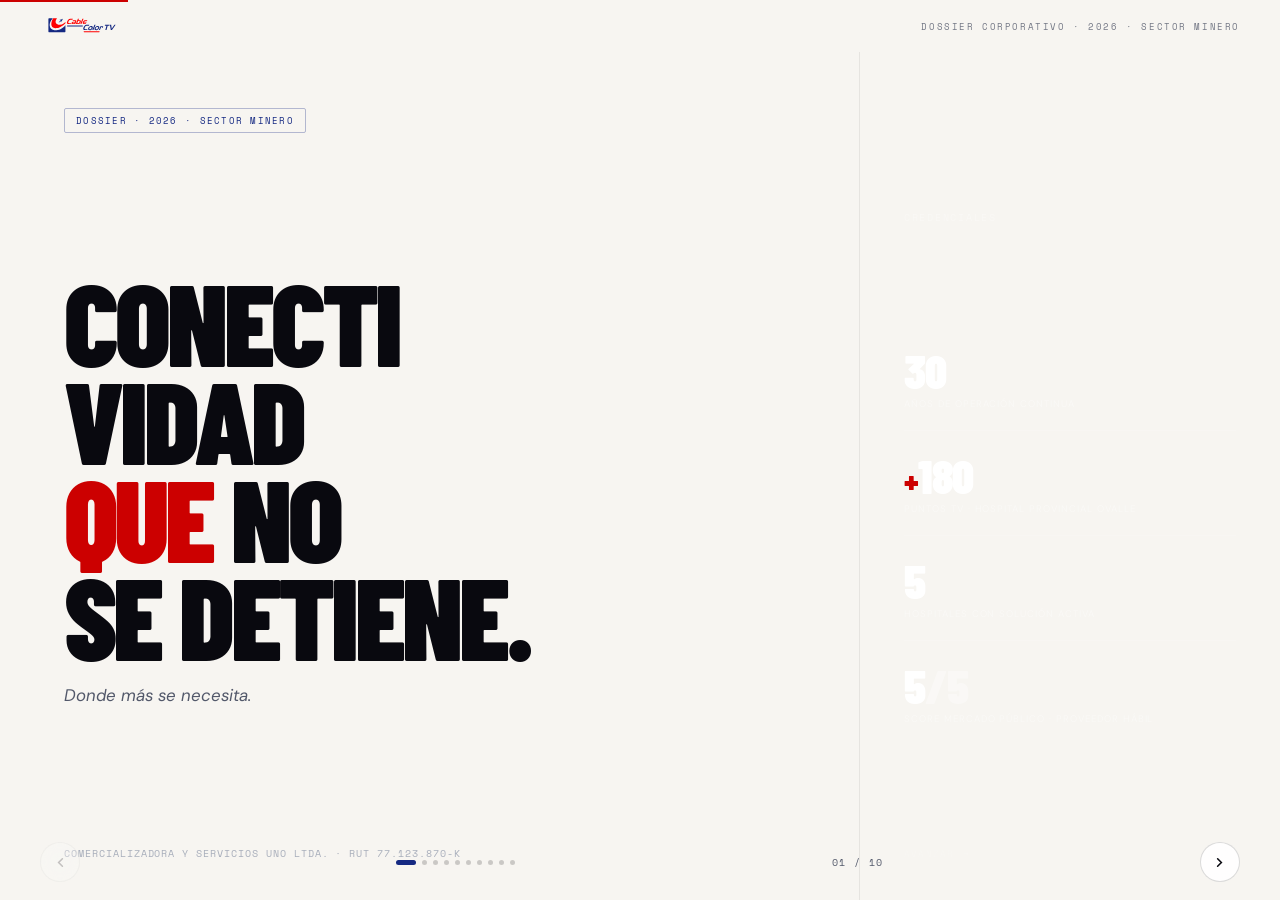
==== animada/index.html @ 4dd71e63 "Publicar dossier corporativo Cable Color · FibraCorp. Sitio estático listo para deploy en Vercel con" ====
<!DOCTYPE html>
<html lang="es">
<head>
<meta charset="UTF-8">
<meta name="viewport" content="width=device-width, initial-scale=1.0">
<title>CableColor · FibraCorp · Dossier Corporativo 2026</title>
<script src="https://cdnjs.cloudflare.com/ajax/libs/gsap/3.12.5/gsap.min.js"></script>
<link rel="preconnect" href="https://fonts.googleapis.com">
<link rel="preconnect" href="https://fonts.gstatic.com" crossorigin>
<link href="https://fonts.googleapis.com/css2?family=Barlow+Condensed:ital,wght@0,300;0,600;0,700;0,800;0,900;1,700;1,900&family=DM+Sans:ital,opsz,wght@0,9..40,300;0,9..40,400;0,9..40,500;0,9..40,700;1,9..40,400&family=Space+Mono:wght@400;700&display=swap" rel="stylesheet">

<style>
/* ══════════════════════════════════════════
   DESIGN TOKENS — Audit tipográfico v2
══════════════════════════════════════════ */
:root {
  /* Palette */
  --cream:    #F7F5F1;
  --white:    #FFFFFF;
  --stone:    #EDE9E1;
  --border:   rgba(0,0,0,0.07);
  --border-m: rgba(0,0,0,0.12);
  --ink:      #09090F;         /* primary text — stronger than before */
  --ink-2:    #2E3040;         /* secondary text */
  --muted:    #52586A;         /* tertiary — darker for readability */
  --faint:    #A8AEBB;
  --navy:     #152982;
  --navy-2:   #1A3399;
  --navy-bg:  rgba(21,41,130,.06);
  --red:      #CC0000;
  --red-2:    #A80000;

  /* Typography — Audit */
  --f-head:   'Barlow Condensed', sans-serif;
  --f-body:   'DM Sans', sans-serif;          /* upgraded from Manrope */
  --f-mono:   'Space Mono', monospace;

  /* Type scale (modular, ratio 1.333) */
  --t-xs:     0.6rem;
  --t-sm:     0.78rem;
  --t-base:   0.9rem;
  --t-md:     1.05rem;
  --t-lg:     1.25rem;

  /* Easing */
  --ease-snap: cubic-bezier(0.16, 1, 0.3, 1);
  --ease-expo: cubic-bezier(0.87, 0, 0.13, 1);
  --ease-out:  cubic-bezier(0.25, 0.46, 0.45, 0.94);
}

/* ══════════════════════════════════════════
   RESET
══════════════════════════════════════════ */
*, *::before, *::after {
  box-sizing: border-box; margin: 0; padding: 0;
}
html, body { width: 100%; height: 100%; overflow: hidden; }
body {
  font-family: var(--f-body);
  font-feature-settings: 'kern' 1, 'liga' 1;
  text-rendering: optimizeLegibility;
  background: var(--cream);
  color: var(--ink);
  -webkit-font-smoothing: antialiased;
  -moz-osx-font-smoothing: grayscale;
  user-select: none;
}
a { color: inherit; text-decoration: none; }
ul { list-style: none; }
input, select, textarea, button { font-family: var(--f-body); -webkit-font-smoothing: antialiased; }

/* ══════════════════════════════════════════
   GLOBAL LOGO BAR — visible on every slide
══════════════════════════════════════════ */
#logo-bar {
  position: fixed;
  top: 0; left: 0; right: 0;
  z-index: 500;
  height: 52px;
  display: flex;
  align-items: center;
  justify-content: space-between;
  padding: 0 40px;
  pointer-events: none;
  transition: opacity 0.3s;
}
.logo-img {
  height: 30px;
  width: auto;
  display: block;
  pointer-events: all;
}
.logo-img.white { display: none; }

.logo-meta {
  font-family: var(--f-mono);
  font-size: 0.55rem;
  letter-spacing: 0.18em;
  text-transform: uppercase;
  color: var(--muted);
  opacity: 0.8;
}

/* Dark slide: invert logo */
body.dark-nav .logo-img.color { display: none; }
body.dark-nav .logo-img.white { display: block; }
body.dark-nav .logo-meta { color: rgba(255,255,255,0.3); }

/* ══════════════════════════════════════════
   PROGRESS BAR
══════════════════════════════════════════ */
#progress {
  position: fixed;
  top: 0; left: 0;
  height: 2px;
  background: var(--red);
  z-index: 900;
  width: 10%;
  transition: width 0.5s var(--ease-snap);
}

/* ══════════════════════════════════════════
   SLIDE DECK
══════════════════════════════════════════ */
#deck {
  position: relative;
  width: 100%; height: 100%;
  overflow: hidden;
}
.slide {
  position: absolute;
  inset: 0;
  visibility: hidden;
  will-change: transform;
  overflow: hidden;
  padding-top: 52px; /* logo bar height */
}
.slide.is-active { visibility: visible; z-index: 10; }

/* Image panel utility */
.photo-panel {
  background-size: cover;
  background-position: center;
  position: relative;
}
.photo-overlay {
  position: absolute;
  inset: 0;
  pointer-events: none;
}

/* ══════════════════════════════════════════
   NAV — bottom bar
══════════════════════════════════════════ */
#ui-nav {
  position: fixed;
  bottom: 0; left: 0; right: 0;
  z-index: 800;
  display: flex;
  align-items: center;
  justify-content: space-between;
  padding: 18px 40px;
  pointer-events: none;
}
.nbtn {
  pointer-events: all;
  width: 40px; height: 40px;
  border-radius: 50%;
  border: 1.5px solid rgba(0,0,0,0.14);
  background: rgba(255,255,255,0.9);
  backdrop-filter: blur(10px);
  display: flex; align-items: center; justify-content: center;
  cursor: pointer; outline: none;
  color: var(--ink);
  transition: background .2s, border-color .2s, color .2s, transform .15s var(--ease-snap);
}
.nbtn:hover:not(:disabled) {
  background: var(--navy); border-color: var(--navy); color: #fff;
  transform: scale(1.08);
}
.nbtn:disabled { opacity: .22; pointer-events: none; }
.nbtn svg { width: 15px; height: 15px; stroke: currentColor; stroke-width: 2.5; fill: none; stroke-linecap: round; }

#dots-w { display: flex; gap: 6px; align-items: center; pointer-events: all; }
.dot {
  width: 5px; height: 5px; border-radius: 50%;
  background: rgba(0,0,0,0.18); cursor: pointer;
  transition: all .35s var(--ease-snap);
}
.dot.on { width: 20px; border-radius: 3px; background: var(--navy); }

#slide-ct {
  font-family: var(--f-mono);
  font-size: 0.6rem; letter-spacing: .15em;
  color: var(--muted); pointer-events: none;
}

/* Dark-nav overrides */
body.dark-nav .nbtn {
  background: rgba(255,255,255,.08); border-color: rgba(255,255,255,.18); color: #fff;
}
body.dark-nav .nbtn:hover:not(:disabled) {
  background: rgba(255,255,255,.2); border-color: rgba(255,255,255,.4);
}
body.dark-nav .dot { background: rgba(255,255,255,.25); }
body.dark-nav .dot.on { background: #fff; }
body.dark-nav #slide-ct { color: rgba(255,255,255,.3); }

/* ══════════════════════════════════════════
   SHARED COMPONENTS
══════════════════════════════════════════ */
.eye {
  font-family: var(--f-mono);
  font-size: var(--t-xs); letter-spacing: .2em;
  text-transform: uppercase;
  color: var(--red);
  display: flex; align-items: center; gap: .7rem;
  margin-bottom: 1.25rem;
}
.eye::before {
  content: ''; width: 18px; height: 1px;
  background: currentColor; flex-shrink: 0;
}
.eye.lt { color: rgba(255,255,255,.35); }
.eye.lt::before { background: rgba(255,255,255,.25); }

.pill {
  display: inline-flex; align-items: center; gap: .35rem;
  font-family: var(--f-mono); font-size: 0.58rem;
  letter-spacing: .14em; text-transform: uppercase;
  padding: .32rem .7rem; border-radius: 2px;
  border: 1px solid currentColor;
}

/* Typography — audit-driven */
.h-giant {
  font-family: var(--f-head); font-weight: 900;
  font-size: clamp(5rem, 9vw, 10.5rem);
  line-height: .85; letter-spacing: -.035em;
  text-transform: uppercase;
}
.h-xl {
  font-family: var(--f-head); font-weight: 900;
  font-size: clamp(3.2rem, 5.5vw, 6.5rem);
  line-height: .88; letter-spacing: -.03em;
  text-transform: uppercase;
}
.h-lg {
  font-family: var(--f-head); font-weight: 900;
  font-size: clamp(2.5rem, 4vw, 5rem);
  line-height: .9; letter-spacing: -.025em;
  text-transform: uppercase;
}
.h-md {
  font-family: var(--f-head); font-weight: 700;
  font-size: clamp(1.2rem, 2vw, 1.6rem);
  line-height: 1; letter-spacing: -.01em;
  text-transform: uppercase;
}
.accent { color: var(--red); }
.navy-c { color: var(--navy); }

.body-lg { font-size: var(--t-md); line-height: 1.8; color: var(--muted); }
.body-md { font-size: var(--t-base); line-height: 1.75; color: var(--muted); }
.body-sm { font-size: var(--t-sm); line-height: 1.7; color: var(--muted); }
.body-lg strong, .body-md strong, .body-sm strong { color: var(--ink); font-weight: 600; }

[data-a] { opacity: 0; transform: translateY(20px); }


/* ══════════════════════════════════════════
   SLIDE 01 — PORTADA
══════════════════════════════════════════ */
#s01 {
  display: grid;
  grid-template-columns: 1fr 420px;
  background: var(--cream);
}
.s01-l {
  padding: 56px 64px 40px;
  display: flex; flex-direction: column;
  justify-content: space-between;
  border-right: 1px solid var(--border);
}
.s01-tagline { font-size: var(--t-md); color: var(--muted); font-style: italic; margin-top: 1.25rem; }
.s01-bottom { display: flex; align-items: center; gap: 1.5rem; flex-wrap: wrap; }
.s01-co { font-family: var(--f-mono); font-size: var(--t-xs); letter-spacing: .1em; color: var(--faint); text-transform: uppercase; }

/* Right = photo panel with credentials */
.s01-r {
  background-image: url('https://images.unsplash.com/photo-1506905925346-21bda4d32df4?w=900&q=82&auto=format&fit=crop');
  background-size: cover;
  background-position: center;
  position: relative;
  display: flex; flex-direction: column; justify-content: space-between;
  padding: 56px 44px 40px;
}
.s01-r-overlay {
  position: absolute; inset: 0;
  background: linear-gradient(175deg, rgba(21,41,130,.88) 0%, rgba(8,9,15,.75) 100%);
}
.s01-r > * { position: relative; z-index: 1; }
.s01-r-eye { font-family: var(--f-mono); font-size: var(--t-xs); letter-spacing: .18em; text-transform: uppercase; color: rgba(255,255,255,.32); }
.creds { display: flex; flex-direction: column; gap: 0; }
.cred { padding: 1.25rem 0; border-bottom: 1px solid rgba(255,255,255,.1); }
.cred:last-child { border-bottom: none; }
.cred-v {
  font-family: var(--f-head); font-weight: 900;
  font-size: 3rem; color: #fff; line-height: 1;
  letter-spacing: -.025em;
}
.cred-v .plus { color: var(--red); font-size: 2.1rem; }
.cred-v .sl { color: rgba(255,255,255,.35); }
.cred-l { font-size: var(--t-xs); color: rgba(255,255,255,.38); text-transform: uppercase; letter-spacing: .1em; margin-top: .2rem; }

.s01-r-hint { font-family: var(--f-mono); font-size: 0.55rem; color: rgba(255,255,255,.18); letter-spacing: .14em; text-transform: uppercase; display: flex; align-items: center; gap: .5rem; }
.s01-r-hint::after { content: '→'; animation: blink-right 2s ease-in-out infinite; }
@keyframes blink-right { 0%,100%{opacity:.2;transform:translateX(0)} 50%{opacity:.6;transform:translateX(4px)} }


/* ══════════════════════════════════════════
   SLIDE 02 — QUIÉNES SOMOS
══════════════════════════════════════════ */
#s02 {
  background: var(--white);
  display: flex; flex-direction: column;
  padding: 48px 64px 48px;
}
.s02-grid {
  display: grid; grid-template-columns: 1fr 1fr;
  gap: 5rem; flex: 1; align-items: center;
}
.s02-img {
  border-radius: 3px; overflow: hidden; height: 280px;
  background-image: url('https://images.unsplash.com/photo-1558494949-ef010cbdcc31?w=800&q=80&auto=format&fit=crop');
  background-size: cover; background-position: center;
  position: relative;
}
.s02-img-overlay {
  position: absolute; inset: 0;
  background: linear-gradient(135deg, rgba(21,41,130,.5), rgba(8,9,15,.3));
}
.s02-img-tag {
  position: absolute; bottom: 1.25rem; left: 1.25rem;
  font-family: var(--f-mono); font-size: 0.56rem;
  letter-spacing: .14em; text-transform: uppercase;
  color: rgba(255,255,255,.7); z-index: 1;
}
.s02-stats {
  display: grid; grid-template-columns: repeat(4,1fr);
  border-top: 1.5px solid var(--border-m);
  margin-top: 2rem;
}
.s02-stat { padding: 1.25rem 1.25rem .5rem 0; border-right: 1px solid var(--border); }
.s02-stat:last-child { border-right: none; padding-right: 0; padding-left: 1.25rem; }
.stat-n { font-family: var(--f-head); font-weight: 900; font-size: 2.8rem; color: var(--navy); line-height: 1; letter-spacing: -.025em; }
.stat-n .a { color: var(--red); }
.stat-l { font-size: var(--t-xs); text-transform: uppercase; letter-spacing: .1em; color: var(--muted); margin-top: .2rem; line-height: 1.4; }


/* ══════════════════════════════════════════
   SLIDE 03 — HISTORIA
══════════════════════════════════════════ */
#s03 {
  display: grid; grid-template-columns: 270px 1fr;
  background: var(--cream);
}
.s03-side {
  background-image: url('https://images.unsplash.com/photo-1548957174-3f17a7f76148?w=700&q=80&auto=format&fit=crop');
  background-size: cover; background-position: center;
  position: relative;
  display: flex; flex-direction: column; justify-content: space-between;
  padding: 52px 40px;
}
.s03-side-overlay {
  position: absolute; inset: 0;
  background: linear-gradient(180deg, rgba(21,41,130,.92) 0%, rgba(21,41,130,.82) 100%);
}
.s03-side > * { position: relative; z-index: 1; }
.s03-title { font-family: var(--f-head); font-weight: 900; font-size: 2.6rem; color: #fff; text-transform: uppercase; line-height: .95; letter-spacing: -.02em; margin-top: 1rem; }
.s03-sub { font-size: var(--t-sm); color: rgba(255,255,255,.32); line-height: 1.7; font-weight: 300; margin-top: .75rem; }
.s03-ghost { font-family: var(--f-head); font-weight: 900; font-size: 5.5rem; color: rgba(255,255,255,.06); line-height: 1; letter-spacing: -.04em; }

.s03-main { padding: 52px 64px; display: flex; flex-direction: column; justify-content: center; }
.tl-item { display: grid; grid-template-columns: 72px 1fr; gap: 1.75rem; padding: 1.25rem 0; border-bottom: 1px solid var(--border); }
.tl-item:first-child { border-top: 1px solid var(--border); }
.tl-y { font-family: var(--f-mono); font-size: 0.62rem; font-weight: 700; color: var(--navy); letter-spacing: .04em; padding-top: .2rem; }
.tl-y.red { color: var(--red); }
.tl-ev { font-family: var(--f-head); font-weight: 700; font-size: 1rem; text-transform: uppercase; letter-spacing: .03em; color: var(--ink); margin-bottom: .2rem; }
.tl-ev.red { color: var(--navy); }
.tl-ds { font-size: var(--t-sm); color: var(--muted); line-height: 1.65; }


/* ══════════════════════════════════════════
   SLIDE 04 — EL PROBLEMA (dark, foto)
══════════════════════════════════════════ */
#s04 {
  background-image: url('https://images.unsplash.com/photo-1587293852726-70cdb56c2866?w=1920&q=80&auto=format&fit=crop');
  background-size: cover; background-position: center;
  display: flex; flex-direction: column;
}
.s04-bg {
  position: absolute; inset: 0;
  background: linear-gradient(180deg, rgba(8,9,15,.82) 0%, rgba(8,9,15,.9) 100%);
}
.s04-body { position: relative; z-index: 1; display: flex; flex-direction: column; flex: 1; min-height: 0; }
.s04-top { padding: 44px 64px 28px; }
.s04-hl { color: #fff; max-width: 820px; }
.s04-hl .accent { color: var(--red); }
.p-row { display: grid; grid-template-columns: repeat(4,1fr); flex: 1; min-height: 0; align-content: stretch; }
.p-card {
  padding: 1.75rem 2rem 2rem;
  border-right: 1px solid rgba(255,255,255,.06);
  border-top: 1px solid rgba(255,255,255,.06);
  display: flex; flex-direction: column; gap: .65rem;
  transition: background .25s;
}
.p-card:last-child { border-right: none; }
.p-card:hover { background: rgba(21,41,130,.2); }
.p-n { font-family: var(--f-mono); font-size: 0.56rem; letter-spacing: .15em; text-transform: uppercase; color: var(--red); opacity: .75; }
.p-title { font-family: var(--f-head); font-weight: 800; font-size: 1.45rem; text-transform: uppercase; color: #fff; line-height: 1.05; }
.p-desc { font-size: var(--t-sm); color: rgba(255,255,255,.38); line-height: 1.75; flex: 1; }
.p-imp { font-family: var(--f-mono); font-size: 0.56rem; letter-spacing: .12em; text-transform: uppercase; color: rgba(204,0,0,.55); display: flex; align-items: center; gap: .35rem; margin-top: auto; }
.p-imp::before { content: '→'; }


/* ══════════════════════════════════════════
   SLIDE 05 — SOLUCIÓN
══════════════════════════════════════════ */
#s05 { background: var(--white); display: grid; grid-template-columns: 1fr 1px 1fr; }
.s05-col { padding: 44px 56px; display: flex; flex-direction: column; }
.s05-sep { background: var(--border); margin: 40px 0; }
.prod-photo {
  height: 160px; border-radius: 4px; overflow: hidden;
  margin-bottom: 1.5rem; position: relative;
  background-size: cover; background-position: center;
}
.prod-photo-overlay { position: absolute; inset: 0; }
.prod-photo-tag {
  position: absolute; bottom: .75rem; left: .75rem;
  font-family: var(--f-mono); font-size: 0.5rem;
  letter-spacing: .14em; text-transform: uppercase;
  color: rgba(255,255,255,.7); z-index: 1;
}
.p-tv { background-image: url('https://images.unsplash.com/photo-1566073771259-6a8506099945?w=800&q=80&auto=format&fit=crop'); }
.p-tv .prod-photo-overlay { background: linear-gradient(135deg, rgba(21,41,130,.6), rgba(8,9,15,.3)); }
.p-fb { background-image: url('https://images.unsplash.com/photo-1558618666-fcd25c85cd64?w=800&q=80&auto=format&fit=crop'); }
.p-fb .prod-photo-overlay { background: linear-gradient(135deg, rgba(204,0,0,.5), rgba(8,9,15,.3)); }

.prod-name { font-family: var(--f-head); font-weight: 900; font-size: 2.2rem; text-transform: uppercase; letter-spacing: -.02em; line-height: 1; margin-bottom: .4rem; }
.prod-name.tv { color: var(--navy); }
.prod-name.fb { color: var(--red); }
.prod-tl { font-size: var(--t-sm); color: var(--muted); font-style: italic; margin-bottom: 1.5rem; padding-bottom: 1.5rem; border-bottom: 1px solid var(--border); }
.feat { display: flex; align-items: flex-start; gap: .7rem; padding: .6rem 0; border-bottom: 1px solid var(--border); font-size: var(--t-sm); color: var(--muted); line-height: 1.5; }
.feat:last-of-type { border-bottom: none; }
.fa { font-family: var(--f-mono); font-size: .7rem; color: var(--navy); flex-shrink: 0; margin-top: .05rem; }
.fa.red { color: var(--red); }
.prod-proof { margin-top: auto; padding-top: 1.25rem; border-top: 1px solid var(--border); font-family: var(--f-mono); font-size: 0.56rem; letter-spacing: .14em; text-transform: uppercase; color: var(--navy); display: flex; align-items: center; gap: .5rem; }
.prod-proof::before { content: ''; width: 12px; height: 1px; background: currentColor; flex-shrink: 0; }
.prod-proof.red { color: var(--red); }
.prod-proof.red::before { background: var(--red); }


/* ══════════════════════════════════════════
   SLIDE 06 — CASOS DE ÉXITO
══════════════════════════════════════════ */
#s06 {
  display: flex; flex-direction: column;
  background: var(--stone);
}
.s06-head {
  padding: 36px 56px 28px;
  background-image: url('https://images.unsplash.com/photo-1519494026892-80bbd2d6fd0d?w=1920&q=80&auto=format&fit=crop');
  background-size: cover; background-position: center 30%;
  position: relative;
}
.s06-head-ov { position: absolute; inset: 0; background: rgba(247,245,241,.92); }
.s06-head > * { position: relative; z-index: 1; }
.s06-hl { max-width: 740px; }
.s06-hl .accent { color: var(--red); }

.cases { display: grid; grid-template-columns: repeat(5,1fr); gap: .875rem; flex: 1; padding: 0 56px 36px; }
.case {
  background: var(--white); border: 1px solid var(--border);
  border-radius: 3px; padding: 1.35rem 1.2rem;
  display: flex; flex-direction: column; gap: .4rem;
  transition: box-shadow .2s, transform .2s var(--ease-snap);
}
.case:hover { box-shadow: 0 8px 28px rgba(0,0,0,.07); transform: translateY(-2px); }
.case.anc { background: var(--navy); border-color: var(--navy); }
.case-tp { font-family: var(--f-mono); font-size: 0.52rem; letter-spacing: .14em; text-transform: uppercase; color: var(--muted); margin-bottom: .65rem; }
.case.anc .case-tp { color: rgba(255,255,255,.32); }
.case-nm { font-family: var(--f-head); font-weight: 800; font-size: 1rem; text-transform: uppercase; letter-spacing: .02em; line-height: 1.15; color: var(--ink); }
.case.anc .case-nm { color: #fff; }
.case-dt { font-size: var(--t-sm); color: var(--muted); line-height: 1.65; flex: 1; }
.case.anc .case-dt { color: rgba(255,255,255,.42); }
.case-tag { display: inline-flex; align-items: center; gap: .3rem; font-family: var(--f-mono); font-size: 0.5rem; letter-spacing: .1em; text-transform: uppercase; padding: .28rem .55rem; border-radius: 2px; background: var(--navy-bg); color: var(--navy); margin-top: .75rem; width: fit-content; }
.case.anc .case-tag { background: rgba(255,255,255,.1); color: rgba(255,255,255,.55); }
.case-tag.mil { background: rgba(204,0,0,.07); color: var(--red); }


/* ══════════════════════════════════════════
   SLIDE 07 — DIFERENCIADORES
══════════════════════════════════════════ */
#s07 { display: grid; grid-template-columns: 1fr 1fr; background: var(--white); }
.s07-l {
  background-image: url('https://images.unsplash.com/photo-1581092921461-eab62e97a780?w=1000&q=80&auto=format&fit=crop');
  background-size: cover; background-position: center;
  position: relative; padding: 52px 56px;
  display: flex; flex-direction: column; justify-content: space-between;
}
.s07-l-ov { position: absolute; inset: 0; background: linear-gradient(155deg, rgba(247,245,241,.96) 0%, rgba(247,245,241,.88) 60%, rgba(21,41,130,.12) 100%); }
.s07-l > * { position: relative; z-index: 1; }
.s07-hl { }
.s07-hl .accent { color: var(--red); }
.s07-quote { font-size: var(--t-sm); color: var(--muted); line-height: 1.85; font-style: italic; border-left: 2px solid var(--red); padding-left: 1.1rem; max-width: 360px; }

.s07-r { padding: 52px 52px; display: flex; flex-direction: column; justify-content: center; border-left: 1px solid var(--border); }
.diff-list { display: flex; flex-direction: column; }
.di { display: grid; grid-template-columns: 40px 1fr; gap: 1.25rem; padding: .95rem 0; border-bottom: 1px solid var(--border); align-items: start; }
.di:first-child { border-top: 1px solid var(--border); }
.di-n { font-family: var(--f-mono); font-size: 0.58rem; color: var(--faint); letter-spacing: .1em; padding-top: .2rem; }
.di-title { font-family: var(--f-head); font-weight: 700; font-size: .95rem; text-transform: uppercase; letter-spacing: .03em; color: var(--ink); margin-bottom: .15rem; }
.di-sub { font-size: 0.74rem; color: var(--muted); line-height: 1.6; }


/* ══════════════════════════════════════════
   SLIDE 08 — MÉTRICAS (foto + navy)
══════════════════════════════════════════ */
#s08 {
  background-image: url('https://images.unsplash.com/photo-1544197150-b99a580bb7a8?w=1920&q=80&auto=format&fit=crop');
  background-size: cover; background-position: center;
  display: flex; flex-direction: column;
}
.s08-bg { position: absolute; inset: 0; background: rgba(21,41,130,.88); }
.s08-body { position: relative; z-index: 1; display: flex; flex-direction: column; justify-content: space-between; flex: 1; min-height: 0; padding: 44px 64px 36px; }
.s08-head { display: flex; align-items: flex-start; justify-content: space-between; gap: 2rem; }
.s08-hl { color: #fff; }
.s08-hl .accent { color: var(--red); }
.s08-sub { font-size: var(--t-sm); color: rgba(255,255,255,.28); line-height: 1.7; max-width: 260px; text-align: right; margin-top: .5rem; }
.m-grid { display: grid; grid-template-columns: repeat(4,1fr); gap: 1px; background: rgba(255,255,255,.08); }
.m-cell { background: rgba(21,41,130,.3); padding: 1.75rem 1.75rem; transition: background .2s; }
.m-cell:hover { background: rgba(255,255,255,.07); }
.m-v { font-family: var(--f-head); font-weight: 900; font-size: 3rem; color: #fff; line-height: 1; letter-spacing: -.025em; margin-bottom: .4rem; }
.m-v .a { color: var(--red); }
.m-v .plus { color: rgba(204,0,0,.8); }
.m-l { font-size: 0.64rem; color: rgba(255,255,255,.3); text-transform: uppercase; letter-spacing: .1em; line-height: 1.45; }


/* ══════════════════════════════════════════
   SLIDE 09 — COBERTURA
══════════════════════════════════════════ */
#s09 { display: grid; grid-template-columns: 1fr 310px; background: var(--cream); }
.s09-l { padding: 52px 64px; display: flex; flex-direction: column; justify-content: space-between; }
.s09-hl { }
.s09-hl .accent { color: var(--red); font-style: italic; }
.cov-cols { display: grid; grid-template-columns: 1fr 1fr; gap: 2.5rem; }
.cov-rh { font-family: var(--f-mono); font-size: 0.58rem; letter-spacing: .2em; text-transform: uppercase; padding-bottom: .6rem; border-bottom: 1.5px solid currentColor; margin-bottom: .75rem; }
.cov-rh.navy { color: var(--navy); }
.cov-rh.red { color: var(--red); }
.cov-city { display: flex; align-items: center; gap: .55rem; padding: .38rem 0; font-size: var(--t-sm); color: var(--ink); border-bottom: 1px solid rgba(0,0,0,.04); }
.cov-city::before { content: ''; width: 5px; height: 5px; border-radius: 50%; background: var(--navy); flex-shrink: 0; }
.cov-city.red::before { background: var(--red); }
.cov-city:last-child { border-bottom: none; }

.s09-r {
  background-image: url('https://images.unsplash.com/photo-1580968565132-6ac0c0c26c90?w=700&q=80&auto=format&fit=crop');
  background-size: cover; background-position: center;
  border-left: 1px solid var(--border);
  position: relative;
  display: flex; align-items: center; justify-content: center;
  padding: 40px 28px;
}
.s09-r-ov { position: absolute; inset: 0; background: rgba(247,245,241,.72); }
.s09-r > * { position: relative; z-index: 1; }
.chile-svg { width: 100%; max-height: 78vh; }


/* ══════════════════════════════════════════
   SLIDE 10 — CONTACTO
══════════════════════════════════════════ */
#s10 { display: grid; grid-template-columns: 1fr 460px; background: var(--white); }
.s10-l {
  background-image: url('https://images.unsplash.com/photo-1506905925346-21bda4d32df4?w=1000&q=80&auto=format&fit=crop');
  background-size: cover; background-position: center;
  position: relative;
  padding: 52px 64px;
  display: flex; flex-direction: column; justify-content: space-between;
}
.s10-l-ov { position: absolute; inset: 0; background: linear-gradient(160deg, rgba(21,41,130,.92), rgba(8,9,15,.88)); }
.s10-l-deco { position: absolute; bottom: -80px; left: -80px; width: 280px; height: 280px; background: rgba(204,0,0,.1); border-radius: 50%; pointer-events: none; }
.s10-l > * { position: relative; z-index: 1; }
.s10-hl { color: #fff; }
.s10-hl .accent { color: var(--red); }
.cc-cards { display: flex; flex-direction: column; gap: 1rem; }
.cc { border: 1px solid rgba(255,255,255,.1); background: rgba(255,255,255,.04); border-radius: 2px; padding: 1.2rem 1.35rem; }
.cc-role { font-family: var(--f-mono); font-size: 0.54rem; letter-spacing: .16em; text-transform: uppercase; color: rgba(255,255,255,.28); margin-bottom: .55rem; }
.cc-name { font-family: var(--f-head); font-weight: 700; font-size: 1.2rem; text-transform: uppercase; letter-spacing: .02em; color: #fff; margin-bottom: .4rem; }
.cc-info { font-size: var(--t-sm); color: rgba(255,255,255,.42); line-height: 1.8; }
.cc-info a { color: rgba(255,255,255,.62); transition: color .15s; }
.cc-info a:hover { color: #fff; }

.s10-r { padding: 52px 52px; display: flex; flex-direction: column; justify-content: center; border-left: 1px solid var(--border); }
.form-ttl { font-family: var(--f-head); font-weight: 900; font-size: 2rem; text-transform: uppercase; letter-spacing: -.01em; color: var(--ink); margin-bottom: 1.75rem; }
.fg { margin-bottom: 1rem; }
.fl { display: block; font-family: var(--f-mono); font-size: 0.54rem; letter-spacing: .16em; text-transform: uppercase; color: var(--muted); margin-bottom: .4rem; }
.fi, .fsel, .fta {
  width: 100%; padding: .65rem .85rem;
  background: var(--cream); border: 1px solid var(--border-m);
  border-radius: 2px; font-size: var(--t-sm); color: var(--ink);
  outline: none; transition: border-color .2s; -webkit-appearance: none;
}
.fi:focus, .fsel:focus, .fta:focus { border-color: var(--navy); }
.fta { resize: none; height: 72px; }
.f2col { display: grid; grid-template-columns: 1fr 1fr; gap: .875rem; }
.fsub {
  width: 100%; padding: .85rem; background: var(--red); color: #fff;
  border: none; border-radius: 2px; font-size: var(--t-sm); font-weight: 700;
  cursor: pointer; letter-spacing: .04em;
  transition: background .2s, transform .1s var(--ease-snap);
  margin-top: .5rem;
}
.fsub:hover { background: var(--red-2); }

</style>
</head>
<body>

<!-- ══ LOGO BAR (all slides) ══ -->
<header id="logo-bar">
  <div>
    <img src="../logos/cablecolor-tv-color.svg" class="logo-img color" alt="CableColor TV">
    <img src="../logos/cablecolor-tv-white.svg" class="logo-img white" alt="CableColor TV">
  </div>
  <span class="logo-meta">Dossier Corporativo · 2026 · Sector Minero</span>
</header>

<!-- ══ PROGRESS ══ -->
<div id="progress"></div>

<!-- ══════════════════════════════════════
   DECK
══════════════════════════════════════ -->
<div id="deck">

<!-- ╔══════════════════╗
     ║  01 — PORTADA   ║
     ╚══════════════════╝ -->
<section class="slide is-active" id="s01">
  <div class="s01-l">
    <div data-a>
      <span class="pill" style="color:var(--navy);border-color:rgba(21,41,130,.3);font-size:.56rem">
        Dossier · 2026 · Sector Minero
      </span>
    </div>
    <div>
      <h1 class="h-giant" data-a>
        CONECTI<br>VIDAD<br><span class="accent">QUE</span> NO<br>SE DETIENE.
      </h1>
      <p class="s01-tagline" data-a>Donde más se necesita.</p>
    </div>
    <div class="s01-bottom" data-a>
      <span class="s01-co">Comercializadora y Servicios Uno Ltda. · RUT 77.123.870-k</span>
    </div>
  </div>
  <div class="s01-r">
    <div class="s01-r-overlay"></div>
    <div class="s01-r-eye" data-a>Credenciales</div>
    <div class="creds">
      <div class="cred" data-a>
        <div class="cred-v">30</div>
        <div class="cred-l">Años de operación continua</div>
      </div>
      <div class="cred" data-a>
        <div class="cred-v"><span class="plus">+</span>180</div>
        <div class="cred-l">Puntos TV · Hospital Provincial Ovalle</div>
      </div>
      <div class="cred" data-a>
        <div class="cred-v">5</div>
        <div class="cred-l">Hospitales con solución activa</div>
      </div>
      <div class="cred" data-a>
        <div class="cred-v">5<span class="sl">/5</span></div>
        <div class="cred-l">Score Mercado Público · Proveedor HÁBIL</div>
      </div>
    </div>
    <div class="s01-r-hint" data-a>Avanzar</div>
  </div>
</section>

<!-- ╔══════════════════╗
     ║  02 — EMPRESA   ║
     ╚══════════════════╝ -->
<section class="slide" id="s02">
  <div style="height:100%;display:flex;flex-direction:column;padding:44px 64px 44px;">
    <div class="eye" data-a>Quiénes Somos</div>
    <div class="s02-grid">
      <div>
        <h2 class="h-xl" data-a>
          NO<br>PROMETI<span class="accent">MOS.</span><br>CUMPLI<span class="navy-c">MOS.</span>
        </h2>
        <div class="s02-img" data-a>
          <div class="s02-img-overlay"></div>
          <span class="s02-img-tag">Infraestructura propia · Coquimbo y Magallanes</span>
        </div>
      </div>
      <div style="display:flex;flex-direction:column;gap:1.25rem;">
        <p class="body-md" data-a>
          <strong>Comercializadora y Servicios Uno Ltda.</strong> es una empresa chilena de telecomunicaciones con 30 años de experiencia en el diseño, implementación y operación de soluciones de conectividad, televisión digital, redes corporativas e infraestructura tecnológica.
        </p>
        <p class="body-md" data-a>
          A través de nuestras marcas <strong>Cable Color</strong> y <strong>TV Red</strong>, operamos infraestructura propia en las regiones de Coquimbo y Magallanes, entregando servicios para organizaciones que requieren <strong>altos niveles de disponibilidad y continuidad operacional</strong>.
        </p>
        <p class="body-md" data-a>
          Nuestra experiencia incluye proyectos para instituciones de salud, educación, organismos públicos, empresas privadas y organizaciones estratégicas —participando activamente en Mercado Público y contratación directa.
        </p>
      </div>
    </div>
    <div class="s02-stats" data-a>
      <div class="s02-stat">
        <div class="stat-n">30</div>
        <div class="stat-l">Años sin interrupciones</div>
      </div>
      <div class="s02-stat">
        <div class="stat-n"><span class="a">+</span>180</div>
        <div class="stat-l">Puntos TV Hosp. Ovalle</div>
      </div>
      <div class="s02-stat">
        <div class="stat-n">5</div>
        <div class="stat-l">Hospitales activos</div>
      </div>
      <div class="s02-stat">
        <div class="stat-n">9</div>
        <div class="stat-l">Ciudades con red propia</div>
      </div>
    </div>
  </div>
</section>

<!-- ╔══════════════════╗
     ║  03 — HISTORIA  ║
     ╚══════════════════╝ -->
<section class="slide" id="s03">
  <div class="s03-side">
    <div class="s03-side-overlay"></div>
    <div>
      <div class="eye lt" data-a>Nuestra Historia</div>
      <h2 class="s03-title" data-a>30 AÑOS<br>QUE NO SE<br>IMPROVISAN</h2>
      <p class="s03-sub" data-a>Construimos redes donde no había redes. Instalamos donde otros decían que era difícil.</p>
    </div>
    <div class="s03-ghost">1994</div>
  </div>
  <div class="s03-main">
    <div class="tl-item" data-a>
      <div class="tl-y">1994</div>
      <div>
        <div class="tl-ev">Cable Color y TV Red — Fundación</div>
        <div class="tl-ds">Iniciamos operaciones en Ovalle y Punta Arenas cuando nadie más quería llegar. Red propia desde el primer día, sin subcontratistas.</div>
      </div>
    </div>
    <div class="tl-item" data-a>
      <div class="tl-y">2010</div>
      <div>
        <div class="tl-ev">Primer Contrato Hospitalario</div>
        <div class="tl-ds">Adjudicación en licitación pública para Hospital de Salamanca e Illapel. Primeras telecomunicaciones e IPTV en salud de la región.</div>
      </div>
    </div>
    <div class="tl-item" data-a>
      <div class="tl-y">2018</div>
      <div>
        <div class="tl-ev">Hospital Naval — Fuerzas Armadas de Chile</div>
        <div class="tl-ds">El sistema de salud de las FFAA elige nuestra infraestructura. El estándar más alto de disponibilidad y seguridad operacional del país.</div>
      </div>
    </div>
    <div class="tl-item" data-a>
      <div class="tl-y">2020</div>
      <div>
        <div class="tl-ev">FibraCorp + Hospital Clínico de Magallanes</div>
        <div class="tl-ds">Lanzamos conectividad empresarial sobre fibra óptica. Adjudicamos el Hospital Clínico Dr. Lautaro Navarro Avaria en Punta Arenas.</div>
      </div>
    </div>
    <div class="tl-item" data-a>
      <div class="tl-y red">2026 →</div>
      <div>
        <div class="tl-ev red">Sector Minero — El Siguiente Capítulo</div>
        <div class="tl-ds">La misma arquitectura de misión crítica que opera en hospitales de alta complejidad, ahora disponible para su campamento minero.</div>
      </div>
    </div>
  </div>
</section>

<!-- ╔══════════════════╗
     ║  04 — PROBLEMA  ║
     ╚══════════════════╝ -->
<section class="slide" id="s04" data-dark>
  <div class="s04-bg"></div>
  <div class="s04-body">
    <div class="s04-top">
      <div class="eye lt" data-a>El Problema</div>
      <h2 class="h-lg s04-hl" data-a>
        LO QUE LE CUESTA A LA MINERÍA<br>UNA CONECTIVIDAD <span class="accent">MEDIOCRE</span>
      </h2>
    </div>
    <div class="p-row">
      <div class="p-card" data-a>
        <div class="p-n">01 / Operaciones</div>
        <div class="p-title">Conectividad Inestable</div>
        <div class="p-desc">Retrasos en comunicaciones de seguridad, emergencias y gestión en tiempo real. Cada minuto de inactividad tiene costo operacional directo y riesgo humano.</div>
        <div class="p-imp">Riesgo operacional crítico</div>
      </div>
      <div class="p-card" data-a>
        <div class="p-n">02 / RRHH</div>
        <div class="p-title">Retención de Talento</div>
        <div class="p-desc">Sin entretenimiento ni comunicación de calidad, los trabajadores en turnos prolongados deterioran bienestar. Mayor rotación, mayor costo de reemplazo.</div>
        <div class="p-imp">Impacto directo en costos</div>
      </div>
      <div class="p-card" data-a>
        <div class="p-n">03 / Tecnología</div>
        <div class="p-title">Sin IPTV Administrable</div>
        <div class="p-desc">Imposibilidad de distribuir contenidos institucionales, protocolos de seguridad e información operacional a través de las pantallas del campamento.</div>
        <div class="p-imp">Oportunidad desaprovechada</div>
      </div>
      <div class="p-card" data-a>
        <div class="p-n">04 / Contratos</div>
        <div class="p-title">Proveedores sin Presencia</div>
        <div class="p-desc">Empresas metropolitanas que visitan la región. Tiempos de respuesta de días, subcontratistas locales sin control y SLAs imposibles de cumplir en terreno.</div>
        <div class="p-imp">Riesgo contractual y reputacional</div>
      </div>
    </div>
  </div>
</section>

<!-- ╔══════════════════╗
     ║  05 — SOLUCIÓN  ║
     ╚══════════════════╝ -->
<section class="slide" id="s05">
  <div class="s05-col">
    <div class="eye" data-a>Plataforma IPTV Corporativa</div>
    <div class="prod-photo p-tv" data-a>
      <div class="prod-photo-overlay"></div>
      <span class="prod-photo-tag">IPTV · Hoteles · Campamentos · Hospitales</span>
    </div>
    <div class="prod-name tv" data-a>CableColor TV</div>
    <p class="prod-tl" data-a>Televisión digital e IPTV para entornos de alta exigencia — no es televisión convencional</p>
    <div class="feat" data-a><span class="fa">→</span>Interfaz moderna e intuitiva, acceso multiplataforma</div>
    <div class="feat" data-a><span class="fa">→</span>Administración centralizada de todos los puntos de TV</div>
    <div class="feat" data-a><span class="fa">→</span>Canal institucional propio para comunicaciones de la empresa</div>
    <div class="feat" data-a><span class="fa">→</span>Alta estabilidad y disponibilidad — sin interrupciones</div>
    <div class="feat" data-a><span class="fa">→</span>Escalable de 50 a 500+ habitaciones sin cambio de plataforma</div>
    <div class="prod-proof" data-a>+180 puntos activos · Hospital Provincial Ovalle</div>
  </div>
  <div class="s05-sep"></div>
  <div class="s05-col">
    <div class="eye" style="color:var(--red)" data-a>
      <span style="width:18px;height:1px;background:var(--red);display:block;flex-shrink:0"></span>
      Conectividad Empresarial Fibra
    </div>
    <div class="prod-photo p-fb" data-a>
      <div class="prod-photo-overlay"></div>
      <span class="prod-photo-tag">Fibra óptica · Alta velocidad · Misión crítica</span>
    </div>
    <div class="prod-name fb" data-a>FibraCorp</div>
    <p class="prod-tl" data-a>Conectividad de alta velocidad sobre fibra óptica para entornos corporativos críticos</p>
    <div class="feat" data-a><span class="fa red">→</span>Velocidad y estabilidad superiores al satélite</div>
    <div class="feat" data-a><span class="fa red">→</span>Soporta IPTV + operaciones + videovigilancia simultáneamente</div>
    <div class="feat" data-a><span class="fa red">→</span>Latencia mínima para aplicaciones de tiempo real</div>
    <div class="feat" data-a><span class="fa red">→</span>Integrable con ERP y sistemas de gestión minera</div>
    <div class="feat" data-a><span class="fa red">→</span>Soporte técnico especializado y monitoreo 24/7</div>
    <div class="prod-proof red" data-a>Hospital Magallanes · Hospital Ovalle · FFAA Chile</div>
  </div>
</section>

<!-- ╔══════════════════╗
     ║  06 — CASOS     ║
     ╚══════════════════╝ -->
<section class="slide" id="s06">
  <div class="s06-head" data-a>
    <div class="s06-head-ov"></div>
    <div class="eye">Track Record · Sector Salud</div>
    <h2 class="h-lg s06-hl">
      SI FUNCIONA EN UN <span class="accent">HOSPITAL,</span><br>FUNCIONA EN TU CAMPAMENTO.
    </h2>
  </div>
  <div class="cases">
    <div class="case anc" data-a>
      <div class="case-tp">Caso Ancla ★ · Coquimbo</div>
      <div class="case-nm">Hospital Provincial de Ovalle</div>
      <div class="case-dt">Más de 180 puntos de televisión distribuidos en múltiples edificios. Infraestructura completa de telecomunicaciones, conectividad y soporte técnico permanente. Adjudicado por licitación pública.</div>
      <div class="case-tag">+180 Puntos TV Activos</div>
    </div>
    <div class="case" data-a>
      <div class="case-tp">Salud Pública · Coquimbo</div>
      <div class="case-nm">Hospital de Salamanca</div>
      <div class="case-dt">Servicios de telecomunicaciones y conectividad para dependencias asistenciales. Continuidad de procesos clínicos y administrativos. Soporte regional en terreno.</div>
      <div class="case-tag">Activo</div>
    </div>
    <div class="case" data-a>
      <div class="case-tp">Salud Pública · Coquimbo</div>
      <div class="case-nm">Hospital de Illapel</div>
      <div class="case-dt">Implementación y operación de telecomunicaciones para garantizar conectividad estable y soporte especializado al establecimiento.</div>
      <div class="case-tag">Activo</div>
    </div>
    <div class="case" data-a>
      <div class="case-tp">Salud Pública · Magallanes</div>
      <div class="case-nm">Hospital Clínico Dr. Lautaro Navarro</div>
      <div class="case-dt">Procesos licitatorios adjudicados para telecomunicaciones en el principal centro asistencial de la Región de Magallanes. Red propia en Punta Arenas.</div>
      <div class="case-tag">Activo · Magallanes</div>
    </div>
    <div class="case" data-a>
      <div class="case-tp">Fuerzas Armadas de Chile</div>
      <div class="case-nm">Hospital Naval Cirujano Guzmán</div>
      <div class="case-dt">Servicios de telecomunicaciones bajo los más exigentes estándares de disponibilidad, seguridad y continuidad operacional de las FFAA de Chile.</div>
      <div class="case-tag mil">FFAA · Chile</div>
    </div>
  </div>
</section>

<!-- ╔══════════════════════╗
     ║  07 — DIFERENCIADORES ║
     ╚══════════════════════╝ -->
<section class="slide" id="s07">
  <div class="s07-l">
    <div class="s07-l-ov"></div>
    <div>
      <div class="eye" data-a>Por Qué Nosotros</div>
      <h2 class="h-xl s07-hl" data-a>POR<br>QUÉ<br>CABLE<br><span class="accent">COLOR.</span></h2>
    </div>
    <blockquote class="s07-quote" data-a>
      "Ya implementamos una solución similar en un hospital de alta complejidad y tenemos la capacidad técnica y operacional para replicarla en su proyecto."
    </blockquote>
  </div>
  <div class="s07-r">
    <div class="diff-list">
      <div class="di" data-a>
        <div class="di-n">01</div>
        <div><div class="di-title">Track Record Hospitalario</div><div class="di-sub">Si funciona en un hospital de alta complejidad, funciona en un campamento. La credencial más difícil de replicar.</div></div>
      </div>
      <div class="di" data-a>
        <div class="di-n">02</div>
        <div><div class="di-title">Infraestructura Propia en las Regiones</div><div class="di-sub">Coquimbo y Magallanes. No somos visita. Llevamos décadas como vecinos con red propia.</div></div>
      </div>
      <div class="di" data-a>
        <div class="di-n">03</div>
        <div><div class="di-title">30 Años de Operación Continua</div><div class="di-sub">Ninguna empresa nueva puede comprar esta credencial. No es un pitch, es un track record documentado.</div></div>
      </div>
      <div class="di" data-a>
        <div class="di-n">04</div>
        <div><div class="di-title">Confianza de las Fuerzas Armadas</div><div class="di-sub">El Hospital Naval Cirujano Guzmán no trabaja con cualquiera. Pasamos ese proceso de selección.</div></div>
      </div>
      <div class="di" data-a>
        <div class="di-n">05</div>
        <div><div class="di-title">Score 5/5 · Mercado Público HÁBIL</div><div class="di-sub">Transparencia, cumplimiento y confiabilidad documentada por el Estado chileno. Sin sanciones.</div></div>
      </div>
      <div class="di" data-a>
        <div class="di-n">06</div>
        <div><div class="di-title">Solución Integrada · Un Solo Proveedor</div><div class="di-sub">CableColor TV + FibraCorp. Un contrato, un SLA, un responsable. Sin fricciones entre sistemas.</div></div>
      </div>
    </div>
  </div>
</section>

<!-- ╔══════════════════╗
     ║  08 — MÉTRICAS  ║
     ╚══════════════════╝ -->
<section class="slide" id="s08" data-dark>
  <div class="s08-bg"></div>
  <div class="s08-body">
    <div class="s08-head">
      <div>
        <div class="eye lt" data-a>Los Números que Importan</div>
        <h2 class="h-xl s08-hl" data-a>DATOS QUE<br><span class="accent">HABLAN.</span></h2>
      </div>
      <p class="s08-sub" data-a>Cada número representa un compromiso cumplido, un contrato adjudicado, un cliente que confió y repitió.</p>
    </div>
    <div class="m-grid">
      <div class="m-cell" data-a>
        <div class="m-v">30</div>
        <div class="m-l">Años de operación sin interrupciones</div>
      </div>
      <div class="m-cell" data-a>
        <div class="m-v"><span class="plus">+</span>180</div>
        <div class="m-l">Puntos TV activos · Hospital Ovalle</div>
      </div>
      <div class="m-cell" data-a>
        <div class="m-v">5</div>
        <div class="m-l">Hospitales con soluciones activas</div>
      </div>
      <div class="m-cell" data-a>
        <div class="m-v">5<span class="a">/5</span></div>
        <div class="m-l">Score Mercado Público · Sin sanciones</div>
      </div>
      <div class="m-cell" data-a>
        <div class="m-v">9</div>
        <div class="m-l">Ciudades con red propia en Chile</div>
      </div>
      <div class="m-cell" data-a>
        <div class="m-v">2</div>
        <div class="m-l">Regiones con infraestructura propia</div>
      </div>
      <div class="m-cell" data-a>
        <div class="m-v" style="font-size:2.4rem">$62M</div>
        <div class="m-l">CLP ventas sector público 2025–2026</div>
      </div>
      <div class="m-cell" data-a>
        <div class="m-v">1</div>
        <div class="m-l">Instalación Fuerzas Armadas de Chile</div>
      </div>
    </div>
  </div>
</section>

<!-- ╔══════════════════╗
     ║  09 — COBERTURA ║
     ╚══════════════════╝ -->
<section class="slide" id="s09">
  <div class="s09-l">
    <div>
      <div class="eye" data-a>Presencia Geográfica</div>
      <h2 class="h-xl s09-hl" data-a>
        NO VENIMOS<br>A VISITAR.<br><span class="accent">VIVIMOS<br>AQUÍ.</span>
      </h2>
    </div>
    <div>
      <p class="body-sm" style="margin-bottom:1.75rem;max-width:420px" data-a>
        Mientras otros proveedores estudian el terreno y envían subcontratistas, nosotros llevamos décadas operando en las regiones mineras más importantes del país.
      </p>
      <div class="cov-cols">
        <div data-a>
          <div class="cov-rh navy">Región de Coquimbo</div>
          <div class="cov-city">Ovalle <span style="font-size:.62rem;color:var(--faint);margin-left:.35rem">· Sede Principal</span></div>
          <div class="cov-city">Monte Patria</div>
          <div class="cov-city">Combarbalá</div>
          <div class="cov-city">Illapel</div>
          <div class="cov-city">Salamanca</div>
          <div class="cov-city">Vicuña</div>
        </div>
        <div data-a>
          <div class="cov-rh red">Región de Magallanes</div>
          <div class="cov-city red">Punta Arenas</div>
          <div class="cov-city red">Puerto Natales</div>
          <div class="cov-city red">Porvenir</div>
        </div>
      </div>
    </div>
  </div>
  <div class="s09-r">
    <div class="s09-r-ov"></div>
    <svg viewBox="0 0 100 590" class="chile-svg" xmlns="http://www.w3.org/2000/svg">
      <defs>
        <filter id="gn"><feGaussianBlur stdDeviation="2.5" result="b"/><feMerge><feMergeNode in="b"/><feMergeNode in="SourceGraphic"/></feMerge></filter>
        <filter id="gr"><feGaussianBlur stdDeviation="2.5" result="b"/><feMerge><feMergeNode in="b"/><feMergeNode in="SourceGraphic"/></feMerge></filter>
      </defs>
      <path d="M63,10 L73,14 L79,23 L77,38 L72,52 L70,66 L72,80 L69,94 L65,108 L63,122 L61,136 L59,150 L57,164 L55,178 L54,192 L52,206 L51,220 L50,234 L49,248 L48,262 L47,276 L47,290 L46,304 L46,318 L47,332 L47,346 L48,360 L47,374 L46,388 L44,402 L42,416 L40,430 L37,444 L34,458 L31,472 L28,486 L26,500 L28,512 L34,520 L42,524 L50,522 L56,516 L54,504 L50,492 L48,480 L50,468 L53,456 L56,444 L58,430 L59,416 L60,402 L61,388 L62,374 L63,360 L64,346 L64,332 L65,318 L66,304 L67,290 L68,276 L69,262 L70,248 L71,234 L72,220 L73,206 L74,192 L74,178 L74,164 L74,150 L73,136 L72,122 L70,108 L68,94 L66,80 L64,66 L62,52 L61,38 L63,10 Z"
        fill="rgba(21,41,130,0.07)" stroke="rgba(21,41,130,0.22)" stroke-width="1.2"/>
      <!-- Coquimbo -->
      <circle cx="65" cy="142" r="5" fill="#152982" opacity=".9" filter="url(#gn)"/>
      <circle cx="65" cy="142" r="9" fill="none" stroke="#152982" stroke-width="1" opacity=".25"/>
      <text x="74" y="146" font-family="monospace" font-size="7" fill="#152982" opacity=".7" font-weight="bold">Coquimbo</text>
      <!-- Magallanes -->
      <circle cx="38" cy="501" r="5" fill="#CC0000" opacity=".9" filter="url(#gr)"/>
      <circle cx="38" cy="501" r="9" fill="none" stroke="#CC0000" stroke-width="1" opacity=".25"/>
      <text x="14" y="497" font-family="monospace" font-size="7" fill="#CC0000" opacity=".7" font-weight="bold">Magallanes</text>
      <line x1="65" y1="151" x2="38" y2="492" stroke="rgba(21,41,130,.1)" stroke-width="1" stroke-dasharray="4,5"/>
    </svg>
  </div>
</section>

<!-- ╔══════════════════╗
     ║  10 — CONTACTO  ║
     ╚══════════════════╝ -->
<section class="slide" id="s10">
  <div class="s10-l">
    <div class="s10-l-ov"></div>
    <div class="s10-l-deco"></div>
    <div>
      <div class="eye lt" data-a>Siguiente Paso</div>
      <h2 class="h-xl s10-hl" data-a>
        SOLICITA<br>TU VISITA<br><span class="accent">TÉCNICA.</span>
      </h2>
    </div>
    <div class="cc-cards">
      <div class="cc" data-a>
        <div class="cc-role">Contacto Comercial</div>
        <div class="cc-name">Karina Rivera</div>
        <div class="cc-info">
          <a href="mailto:comercial@unolimitada.cl">comercial@unolimitada.cl</a><br>
          +56 9 8902 8179
        </div>
      </div>
      <div class="cc" data-a>
        <div class="cc-role">Ejecutivo Comercial</div>
        <div class="cc-name">Matías Castillo</div>
        <div class="cc-info">
          <a href="mailto:mcastillo@unolimitada.cl">mcastillo@unolimitada.cl</a><br>
          +56 9 8447 5418
        </div>
      </div>
      <div class="cc" style="border-color:rgba(204,0,0,.2);background:rgba(204,0,0,.06)" data-a>
        <div class="cc-role">Acreditación</div>
        <div class="cc-name" style="font-size:.95rem">Proveedor HÁBIL · Mercado Público</div>
        <div class="cc-info">Score 5/5 · Acreditado hasta 01-02-2027 · Sin sanciones en 24 meses</div>
      </div>
    </div>
  </div>
  <div class="s10-r">
    <h3 class="form-ttl" data-a>Cuéntanos tu Proyecto</h3>
    <form onsubmit="return false" data-a>
      <div class="f2col">
        <div class="fg">
          <label class="fl">Nombre</label>
          <input class="fi" type="text" placeholder="Nombre completo">
        </div>
        <div class="fg">
          <label class="fl">Empresa</label>
          <input class="fi" type="text" placeholder="Empresa minera">
        </div>
      </div>
      <div class="f2col">
        <div class="fg">
          <label class="fl">Región del Proyecto</label>
          <select class="fsel">
            <option value="">Seleccione región</option>
            <option>Coquimbo</option>
            <option>Atacama</option>
            <option>Antofagasta</option>
            <option>Tarapacá</option>
            <option>Magallanes</option>
            <option>Otra región</option>
          </select>
        </div>
        <div class="fg">
          <label class="fl">Tipo de Proyecto</label>
          <select class="fsel">
            <option value="">¿Qué necesita?</option>
            <option>IPTV Campamento Minero</option>
            <option>Conectividad Fibra Óptica</option>
            <option>Solución Integrada TV + Fibra</option>
            <option>Diagnóstico / Asesoría técnica</option>
          </select>
        </div>
      </div>
      <div class="fg">
        <label class="fl">Mensaje</label>
        <textarea class="fta" placeholder="Cuéntenos sobre su proyecto: número de habitaciones, ubicación, necesidades específicas…"></textarea>
      </div>
      <button class="fsub">Solicitar Visita Técnica sin Compromiso →</button>
    </form>
  </div>
</section>

</div><!-- /deck -->

<!-- ══ NAV ══ -->
<div id="ui-nav">
  <button class="nbtn" id="btn-p" onclick="prevSlide()" aria-label="Anterior" disabled>
    <svg viewBox="0 0 24 24"><polyline points="15,18 9,12 15,6"/></svg>
  </button>
  <div id="dots-w"></div>
  <span id="slide-ct">01 / 10</span>
  <button class="nbtn" id="btn-n" onclick="nextSlide()" aria-label="Siguiente">
    <svg viewBox="0 0 24 24"><polyline points="9,18 15,12 9,6"/></svg>
  </button>
</div>

<!-- ══ JS ══ -->
<script>
(function () {
  const slides    = Array.from(document.querySelectorAll('.slide'));
  const total     = slides.length;
  const dotsW     = document.getElementById('dots-w');
  const counter   = document.getElementById('slide-ct');
  const bar       = document.getElementById('progress');
  const btnP      = document.getElementById('btn-p');
  const btnN      = document.getElementById('btn-n');
  const darkSet   = new Set(['s04','s08']);

  let cur  = 0;
  let busy = false;

  /* dots */
  slides.forEach((_, i) => {
    const d = document.createElement('div');
    d.className = 'dot' + (i === 0 ? ' on' : '');
    d.addEventListener('click', () => go(i));
    dotsW.appendChild(d);
  });

  function animIn(slide) {
    const els = slide.querySelectorAll('[data-a]');
    gsap.fromTo(els,
      { y: 22, opacity: 0 },
      { y: 0, opacity: 1, duration: .62, stagger: .055, ease: 'power3.out', delay: .12 }
    );
  }

  function ui() {
    const pct = ((cur + 1) / total) * 100;
    bar.style.width = pct + '%';
    counter.textContent = String(cur + 1).padStart(2,'0') + ' / ' + String(total).padStart(2,'0');
    document.querySelectorAll('.dot').forEach((d, i) => d.classList.toggle('on', i === cur));
    btnP.disabled = cur === 0;
    btnN.disabled = cur === total - 1;
    document.body.classList.toggle('dark-nav', darkSet.has(slides[cur].id));
  }

  function go(idx, dir) {
    if (idx === cur || busy || idx < 0 || idx >= total) return;
    busy = true;
    const d   = dir !== undefined ? dir : (idx > cur ? 1 : -1);
    const out = slides[cur];
    const inp = slides[idx];

    gsap.set(inp, { visibility: 'visible', xPercent: d * 100, zIndex: 11 });

    gsap.timeline({
      onComplete() {
        gsap.set(out, { visibility: 'hidden', zIndex: 10, xPercent: 0 });
        gsap.set(inp, { zIndex: 10, xPercent: 0 });
        cur = idx; busy = false;
        ui(); animIn(inp);
      }
    })
    .to(out, { xPercent: d * -50, opacity: 0, duration: .50, ease: 'expo.inOut' })
    .to(inp, { xPercent: 0,       duration: .50, ease: 'expo.inOut' }, '<.04');
  }

  function nextSlide() { go(cur + 1,  1); }
  function prevSlide() { go(cur - 1, -1); }
  window.nextSlide = nextSlide;
  window.prevSlide = prevSlide;

  /* keyboard */
  document.addEventListener('keydown', e => {
    if (['ArrowRight','ArrowDown',' '].includes(e.key)) { e.preventDefault(); nextSlide(); }
    else if (['ArrowLeft','ArrowUp'].includes(e.key))   { e.preventDefault(); prevSlide(); }
  });

  /* touch */
  let tx = 0;
  document.addEventListener('touchstart', e => { tx = e.touches[0].clientX; }, { passive: true });
  document.addEventListener('touchend', e => {
    const dx = e.changedTouches[0].clientX - tx;
    if (Math.abs(dx) > 45) { if (dx < 0) nextSlide(); else prevSlide(); }
  }, { passive: true });

  /* init */
  gsap.set(slides, { visibility: 'hidden' });
  gsap.set(slides[0], { visibility: 'visible' });
  ui();
  setTimeout(() => animIn(slides[0]), 250);
})();
</script>
</body>
</html>
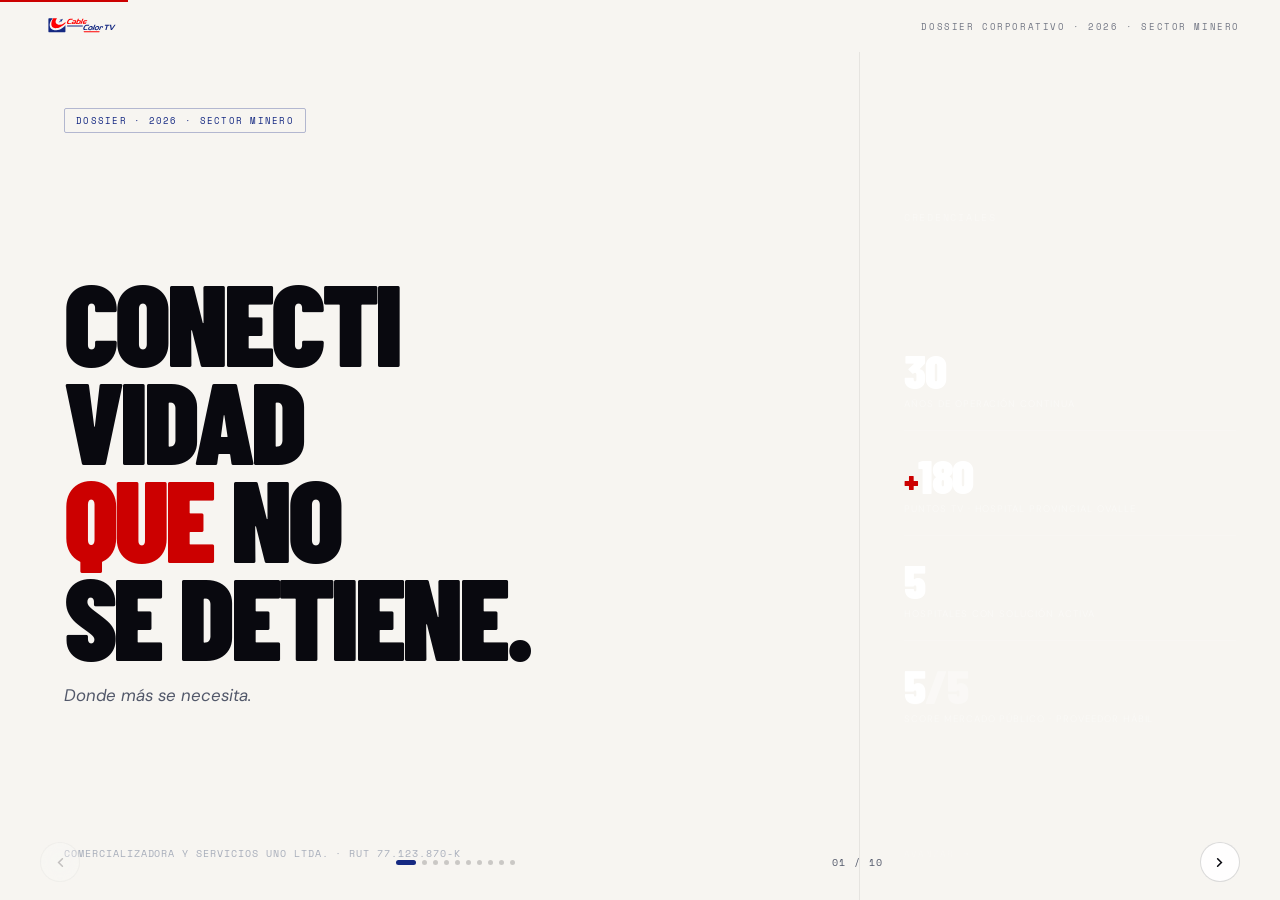
==== commit f5795423: "Corregir proporción de logos y pulir copy del dossier. Aplica object-fit contain y dimensiones reale" ====
--- a/animada/index.html
+++ b/animada/index.html
@@ -85,8 +85,10 @@
   transition: opacity 0.3s;
 }
 .logo-img {
-  height: 30px;
+  max-height: 30px;
   width: auto;
+  max-width: none;
+  object-fit: contain;
   display: block;
   pointer-events: all;
 }
@@ -1085,14 +1087,6 @@
         <div class="cc-info">
           <a href="mailto:comercial@unolimitada.cl">comercial@unolimitada.cl</a><br>
           +56 9 8902 8179
-        </div>
-      </div>
-      <div class="cc" data-a>
-        <div class="cc-role">Ejecutivo Comercial</div>
-        <div class="cc-name">Matías Castillo</div>
-        <div class="cc-info">
-          <a href="mailto:mcastillo@unolimitada.cl">mcastillo@unolimitada.cl</a><br>
-          +56 9 8447 5418
         </div>
       </div>
       <div class="cc" style="border-color:rgba(204,0,0,.2);background:rgba(204,0,0,.06)" data-a>
